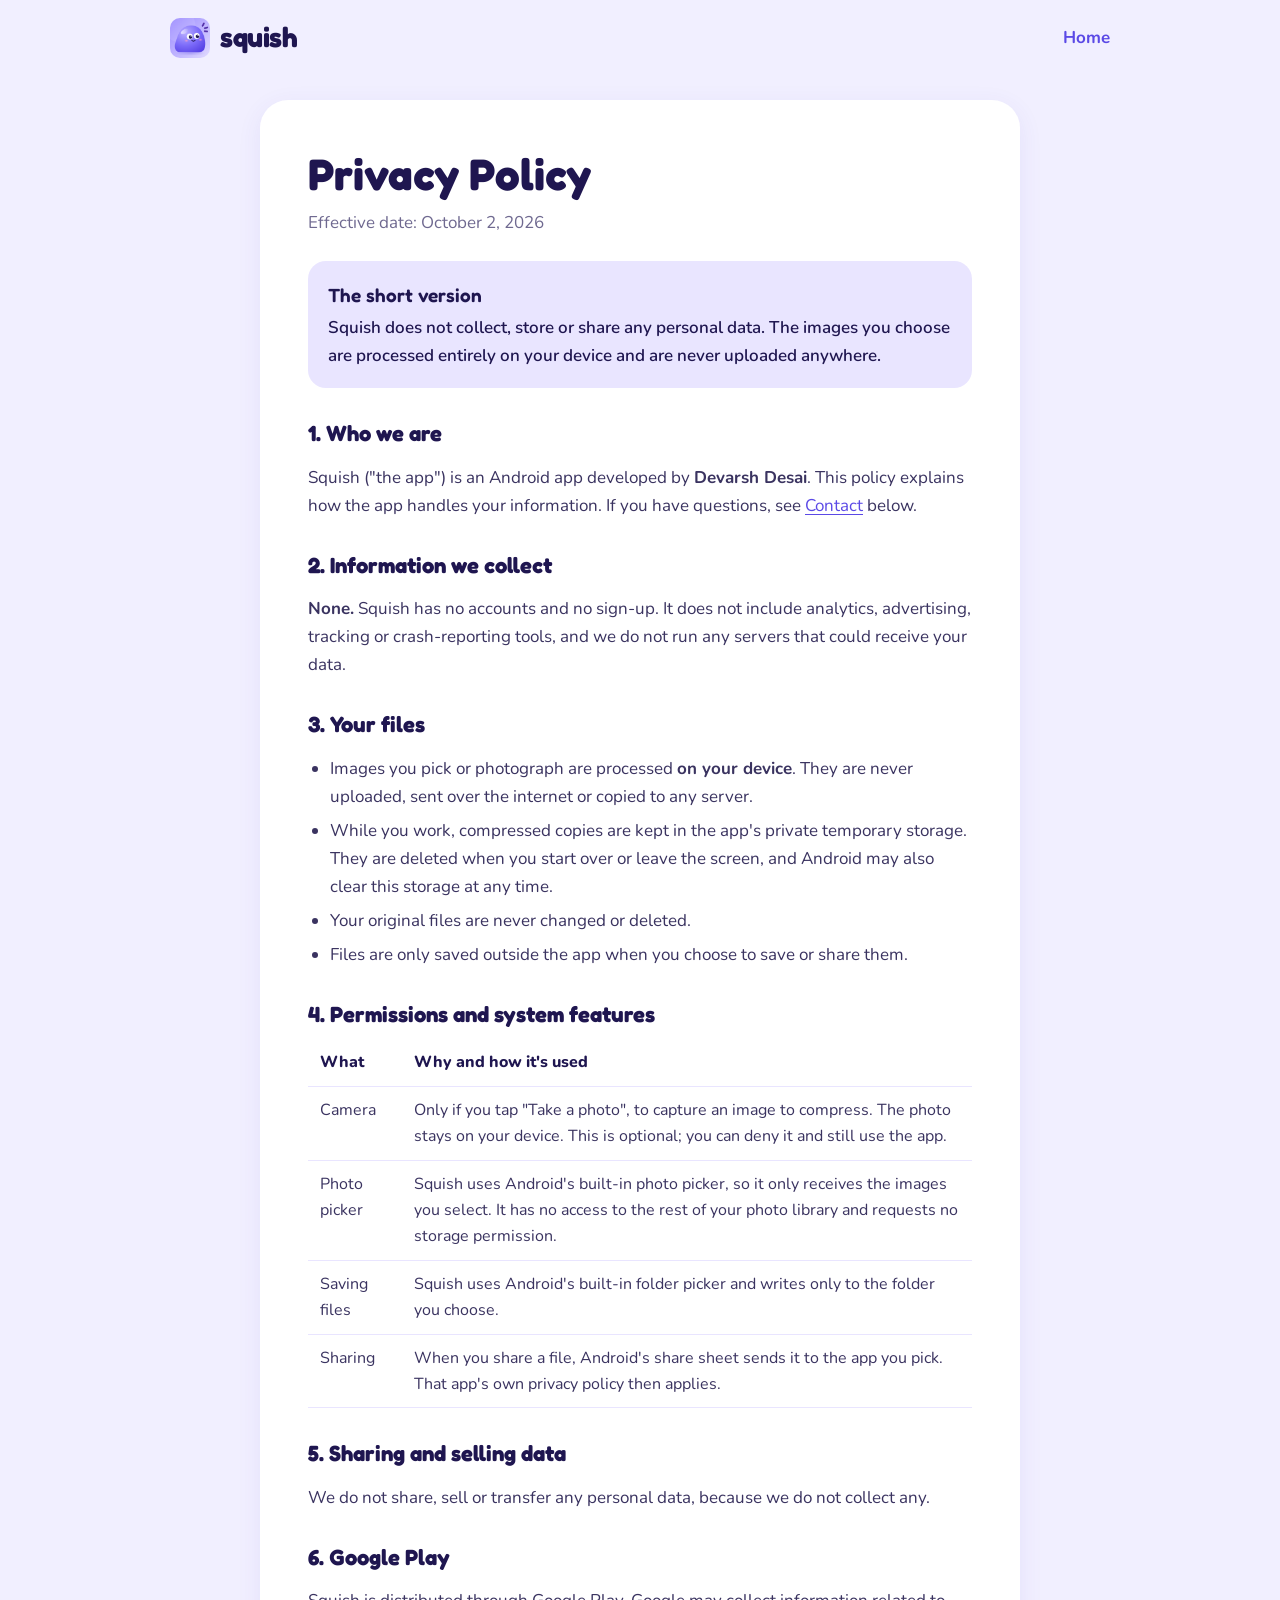
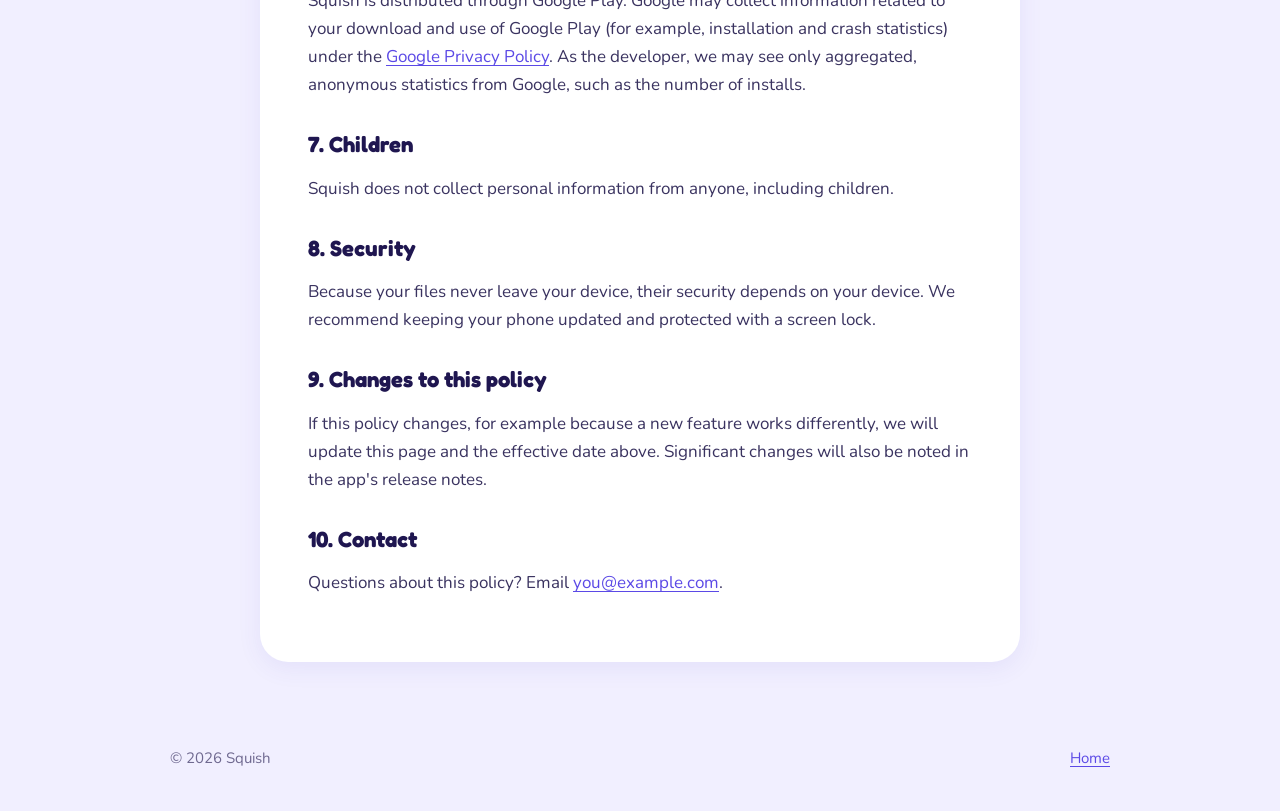
==== privacy/index.html @ 7645c55e "Initial Commit: Website for Squish app" ====
<!doctype html>
<html lang="en">
  <head>
    <meta charset="utf-8" />
    <meta name="viewport" content="width=device-width, initial-scale=1" />
    <title>Privacy Policy · Squish</title>
    <meta
      name="description"
      content="Squish does not collect, store or share any personal data. Your files are processed entirely on your device."
    />
    <meta name="theme-color" content="#7462F7" />
    <link rel="icon" type="image/png" href="/assets/favicon.png" />
    <link rel="apple-touch-icon" href="/assets/apple-touch-icon.png" />
    <link rel="preconnect" href="https://fonts.googleapis.com" />
    <link rel="preconnect" href="https://fonts.gstatic.com" crossorigin />
    <link
      href="https://fonts.googleapis.com/css2?family=Fredoka:wght@500;600;700&family=Nunito:wght@400;600;700;800&display=swap"
      rel="stylesheet"
    />
    <link rel="stylesheet" href="/assets/styles.css" />
  </head>
  <body>
    <header class="site-header">
      <div class="wrap">
        <a class="brand" href="/"
          ><img src="/assets/icon-512.png" alt="" />squish</a
        >
        <nav class="nav"><a href="/">Home</a></nav>
      </div>
    </header>

    <main class="policy">
      <div class="wrap">
        <article>
          <h1>Privacy Policy</h1>
          <p class="meta">Effective date: October 2, 2026</p>

          <p class="summary">
            <strong>The short version</strong>
            Squish does not collect, store or share any personal data. The
            images you choose are processed entirely on your device and are
            never uploaded anywhere.
          </p>

          <h2>1. Who we are</h2>
          <!-- TODO: replace YOUR NAME (use the name shown on your Play Store listing) -->
          <p>
            Squish ("the app") is an Android app developed by
            <strong>Devarsh Desai</strong>. This policy explains how the app
            handles your information. If you have questions, see
            <a href="mailto:devarshrdesai25@gmail.com">Contact</a> below.
          </p>

          <h2>2. Information we collect</h2>
          <p>
            <strong>None.</strong> Squish has no accounts and no sign-up. It
            does not include analytics, advertising, tracking or crash-reporting
            tools, and we do not run any servers that could receive your data.
          </p>

          <h2>3. Your files</h2>
          <ul>
            <li>
              Images you pick or photograph are processed
              <strong>on your device</strong>. They are never uploaded, sent
              over the internet or copied to any server.
            </li>
            <li>
              While you work, compressed copies are kept in the app's private
              temporary storage. They are deleted when you start over or leave
              the screen, and Android may also clear this storage at any time.
            </li>
            <li>Your original files are never changed or deleted.</li>
            <li>
              Files are only saved outside the app when you choose to save or
              share them.
            </li>
          </ul>

          <h2>4. Permissions and system features</h2>
          <table>
            <thead>
              <tr>
                <th>What</th>
                <th>Why and how it's used</th>
              </tr>
            </thead>
            <tbody>
              <tr>
                <td>Camera</td>
                <td>
                  Only if you tap "Take a photo", to capture an image to
                  compress. The photo stays on your device. This is optional;
                  you can deny it and still use the app.
                </td>
              </tr>
              <tr>
                <td>Photo picker</td>
                <td>
                  Squish uses Android's built-in photo picker, so it only
                  receives the images you select. It has no access to the rest
                  of your photo library and requests no storage permission.
                </td>
              </tr>
              <tr>
                <td>Saving files</td>
                <td>
                  Squish uses Android's built-in folder picker and writes only
                  to the folder you choose.
                </td>
              </tr>
              <tr>
                <td>Sharing</td>
                <td>
                  When you share a file, Android's share sheet sends it to the
                  app you pick. That app's own privacy policy then applies.
                </td>
              </tr>
            </tbody>
          </table>

          <h2>5. Sharing and selling data</h2>
          <p>
            We do not share, sell or transfer any personal data, because we do
            not collect any.
          </p>

          <h2>6. Google Play</h2>
          <p>
            Squish is distributed through Google Play. Google may collect
            information related to your download and use of Google Play (for
            example, installation and crash statistics) under the
            <a href="https://policies.google.com/privacy" rel="noopener"
              >Google Privacy Policy</a
            >. As the developer, we may see only aggregated, anonymous
            statistics from Google, such as the number of installs.
          </p>

          <h2>7. Children</h2>
          <p>
            Squish does not collect personal information from anyone, including
            children.
          </p>

          <h2>8. Security</h2>
          <p>
            Because your files never leave your device, their security depends
            on your device. We recommend keeping your phone updated and
            protected with a screen lock.
          </p>

          <h2>9. Changes to this policy</h2>
          <p>
            If this policy changes, for example because a new feature works
            differently, we will update this page and the effective date above.
            Significant changes will also be noted in the app's release notes.
          </p>

          <h2 id="contact">10. Contact</h2>
          <!-- TODO: replace with the support email you entered in Play Console -->
          <p>
            Questions about this policy? Email
            <a href="mailto:you@example.com">you@example.com</a>.
          </p>
        </article>
      </div>
    </main>

    <footer class="site-footer">
      <div class="wrap">
        <span>© 2026 Squish</span>
        <a href="/">Home</a>
      </div>
    </footer>
  </body>
</html>
---- assets/styles.css ----
/* Squish site: same tokens as src/theme in the app */
:root {
  --bg: #f1efff;
  --bg-deep: #e7e3ff;
  --surface: #ffffff;
  --primary: #7462f7;
  --primary-deep: #5b49e6;
  --primary-tint: #e9e5ff;
  --ink: #1f1650;
  --text: #3a3360;
  --muted: #6f6990;
  --success: #1f9e77;
  --success-tint: #e3f6ee;
  --radius: 22px;
  --shadow: 0 6px 24px rgba(75, 59, 196, 0.08);
  color-scheme: light;
}

* { box-sizing: border-box; }

html { -webkit-text-size-adjust: 100%; }

body {
  margin: 0;
  background: var(--bg);
  color: var(--text);
  font-family: "Nunito", system-ui, -apple-system, "Segoe UI", Roboto, sans-serif;
  font-size: 17px;
  line-height: 1.65;
}

a { color: var(--primary-deep); text-underline-offset: 3px; }
a:hover { color: var(--ink); }
a:focus-visible, .btn:focus-visible { outline: 3px solid var(--primary); outline-offset: 3px; border-radius: 8px; }

h1, h2, h3, .brand {
  font-family: "Fredoka", "Nunito", system-ui, sans-serif;
  color: var(--ink);
  line-height: 1.2;
  margin: 0;
}

.wrap { width: 100%; max-width: 980px; margin: 0 auto; padding: 0 20px; }

/* Header */
.site-header { padding: 18px 0; }
.site-header .wrap { display: flex; align-items: center; justify-content: space-between; gap: 16px; }
.brand { display: inline-flex; align-items: center; gap: 10px; font-size: 28px; font-weight: 700; text-decoration: none; letter-spacing: -0.5px; }
.brand img { width: 40px; height: 40px; border-radius: 10px; }
.nav a { font-weight: 700; text-decoration: none; }

/* Hero */
.hero { display: grid; grid-template-columns: 1.2fr 1fr; gap: 32px; align-items: center; padding: 40px 0 56px; }
.hero h1 { font-size: clamp(38px, 6vw, 60px); font-weight: 700; letter-spacing: -1px; }
.hero p.lead { font-size: 19px; margin: 16px 0 24px; max-width: 34ch; }
.hero .art { display: flex; justify-content: center; }
.hero .art img { width: min(340px, 80%); height: auto; }

.pill {
  display: inline-flex; align-items: center; gap: 8px;
  background: var(--primary-tint); color: var(--primary-deep);
  font-weight: 700; font-size: 14px; padding: 6px 14px; border-radius: 999px;
}

.actions { display: flex; flex-wrap: wrap; gap: 12px; align-items: center; }
.btn {
  display: inline-flex; align-items: center; justify-content: center; gap: 8px;
  min-height: 50px; padding: 0 24px; border-radius: 999px;
  font-weight: 700; font-size: 16px; text-decoration: none;
  background: var(--primary); color: #fff; border: 0;
}
.btn:hover { background: var(--primary-deep); color: #fff; }
.btn.secondary { background: var(--surface); color: var(--primary-deep); border: 1.5px solid var(--primary-tint); }
.btn.secondary:hover { border-color: var(--primary); color: var(--ink); }
.btn[aria-disabled="true"] { opacity: 0.6; pointer-events: none; }

/* Sections */
section { padding: 32px 0; }
section > .wrap > h2 { font-size: 30px; margin-bottom: 20px; }

.grid { display: grid; grid-template-columns: repeat(2, 1fr); gap: 16px; }
.card {
  background: var(--surface); border-radius: var(--radius); padding: 22px;
  box-shadow: var(--shadow); border: 1.5px solid #fff;
}
.card h3 { font-size: 20px; margin-bottom: 6px; display: flex; align-items: center; gap: 10px; flex-wrap: wrap; }
.card p { margin: 0; color: var(--muted); }
.tag { font-family: "Nunito", sans-serif; font-size: 12px; font-weight: 700; padding: 2px 10px; border-radius: 999px; background: var(--primary-tint); color: var(--primary-deep); }
.tag.live { background: var(--success-tint); color: var(--success); }

.privacy-band { background: var(--surface); border-radius: 28px; padding: 28px; box-shadow: var(--shadow); display: grid; grid-template-columns: auto 1fr; gap: 24px; align-items: center; }
.privacy-band img { width: 120px; height: auto; }
.privacy-band ul { margin: 12px 0 16px; padding-left: 20px; }

/* Policy page */
.policy { padding: 24px 0 56px; }
.policy article {
  background: var(--surface); border-radius: 28px; box-shadow: var(--shadow);
  padding: clamp(22px, 5vw, 48px); max-width: 760px; margin: 0 auto;
}
.policy h1 { font-size: clamp(32px, 5vw, 44px); }
.policy .meta { color: var(--muted); margin: 8px 0 24px; }
.policy h2 { font-size: 22px; margin: 32px 0 8px; }
.policy ul { padding-left: 22px; }
.policy li { margin: 6px 0; }
.summary {
  background: var(--primary-tint); border-radius: 18px; padding: 18px 20px; margin: 0 0 8px;
  color: var(--ink); font-weight: 600;
}
.summary strong { font-family: "Fredoka", sans-serif; font-weight: 600; font-size: 19px; display: block; margin-bottom: 4px; }
table { width: 100%; border-collapse: collapse; margin: 12px 0; font-size: 16px; }
th, td { text-align: left; padding: 10px 12px; border-bottom: 1px solid var(--primary-tint); vertical-align: top; }
th { color: var(--ink); font-weight: 800; }

/* Footer */
.site-footer { padding: 28px 0 40px; color: var(--muted); font-size: 15px; }
.site-footer .wrap { display: flex; flex-wrap: wrap; gap: 8px 20px; justify-content: space-between; }

@media (max-width: 720px) {
  .hero { grid-template-columns: 1fr; padding-top: 16px; text-align: left; }
  .hero .art { order: -1; }
  .hero .art img { width: 200px; }
  .grid { grid-template-columns: 1fr; }
  .privacy-band { grid-template-columns: 1fr; }
  .privacy-band img { width: 90px; }
  table, thead, tbody, tr, th, td { font-size: 15px; }
}
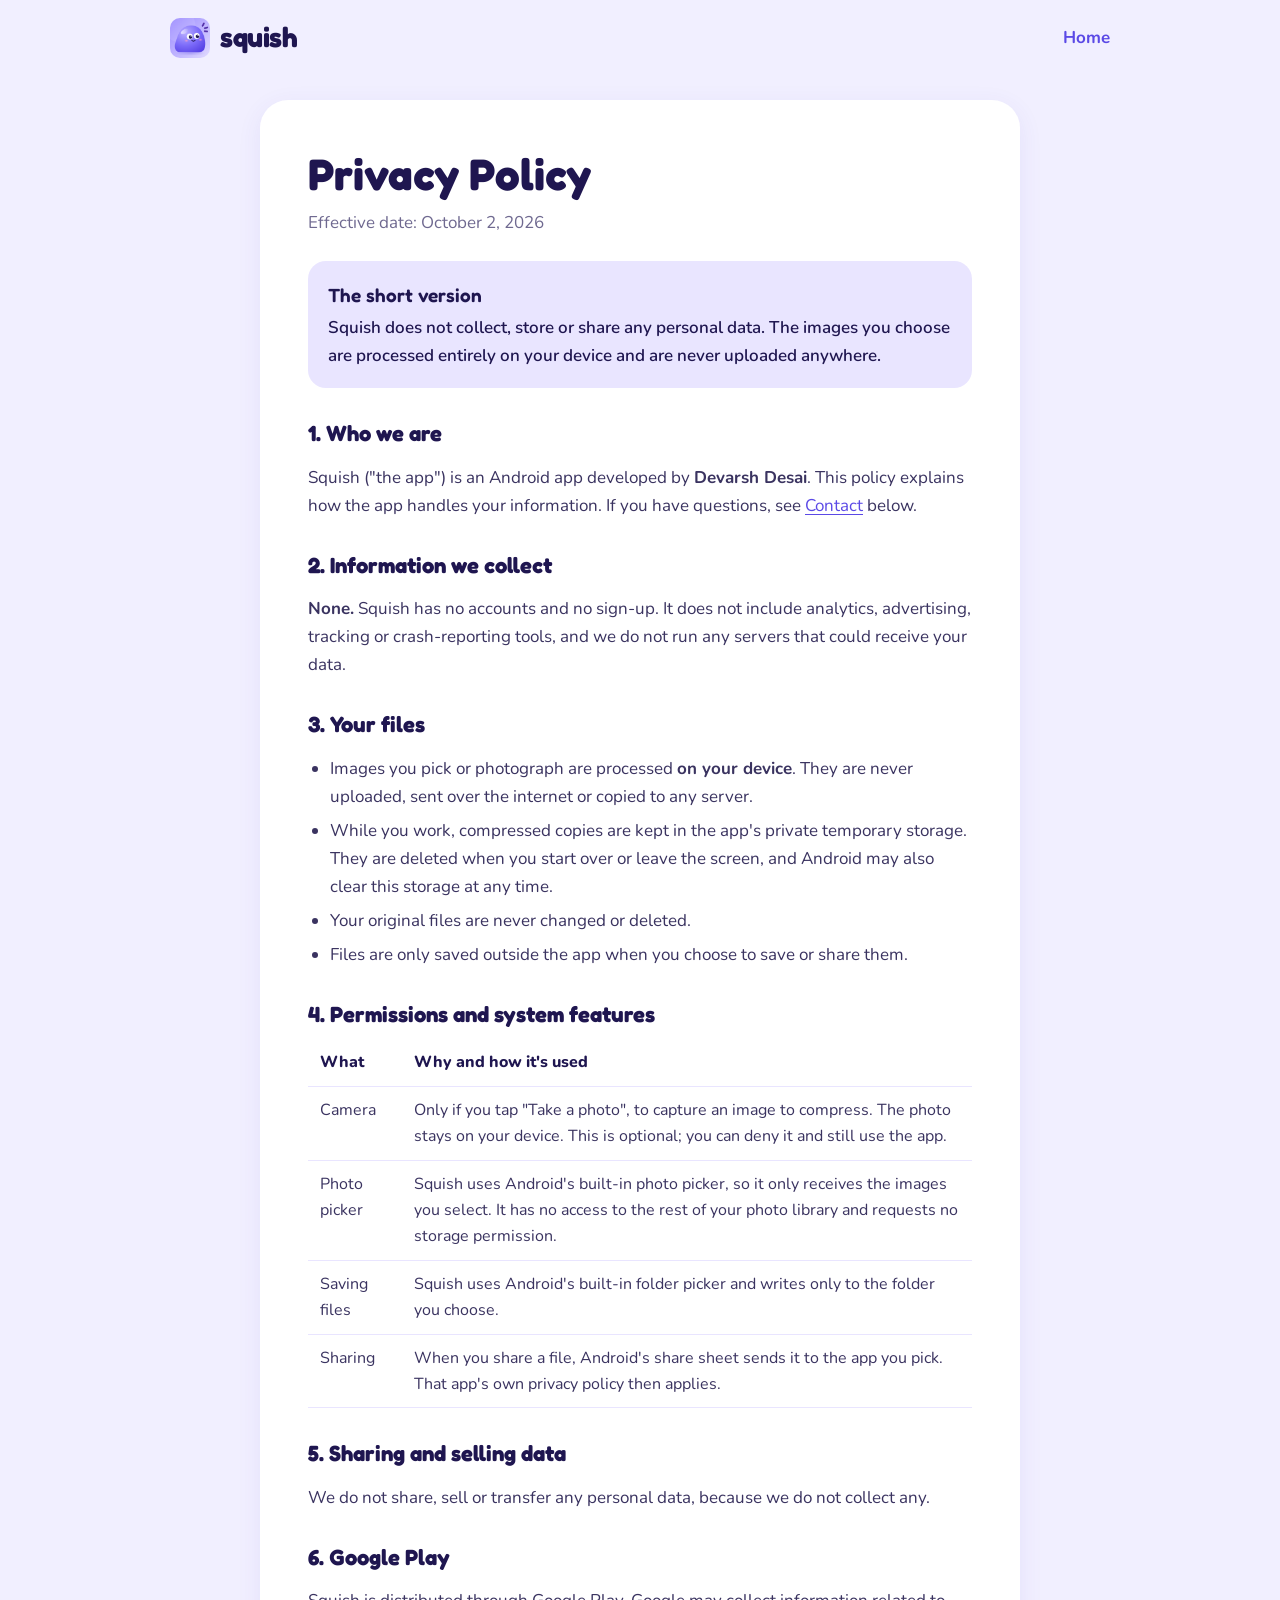
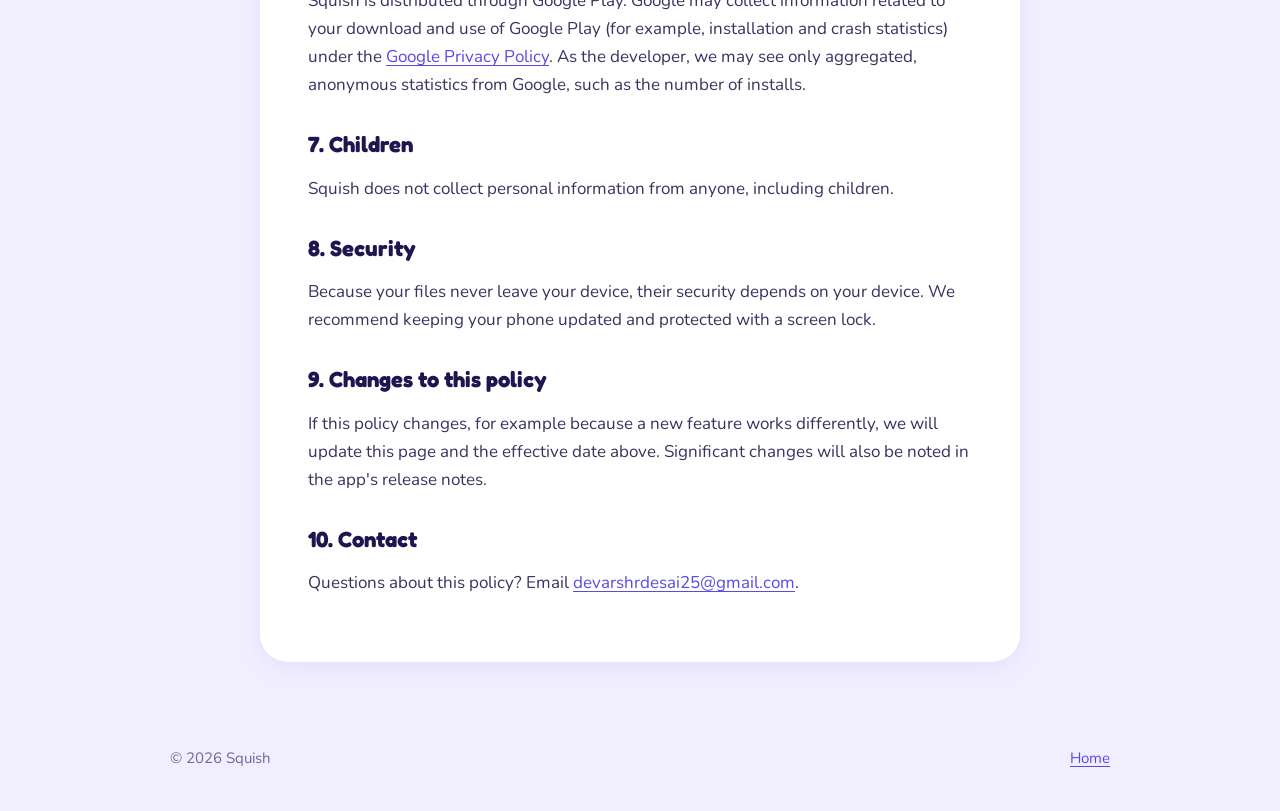
==== commit 5421e104: "fix email in privacy policy" ====
--- a/privacy/index.html
+++ b/privacy/index.html
@@ -160,7 +160,9 @@
           <!-- TODO: replace with the support email you entered in Play Console -->
           <p>
             Questions about this policy? Email
-            <a href="mailto:you@example.com">you@example.com</a>.
+            <a href="mailto:devarshrdesai25@gmail.com"
+              >devarshrdesai25@gmail.com</a
+            >.
           </p>
         </article>
       </div>
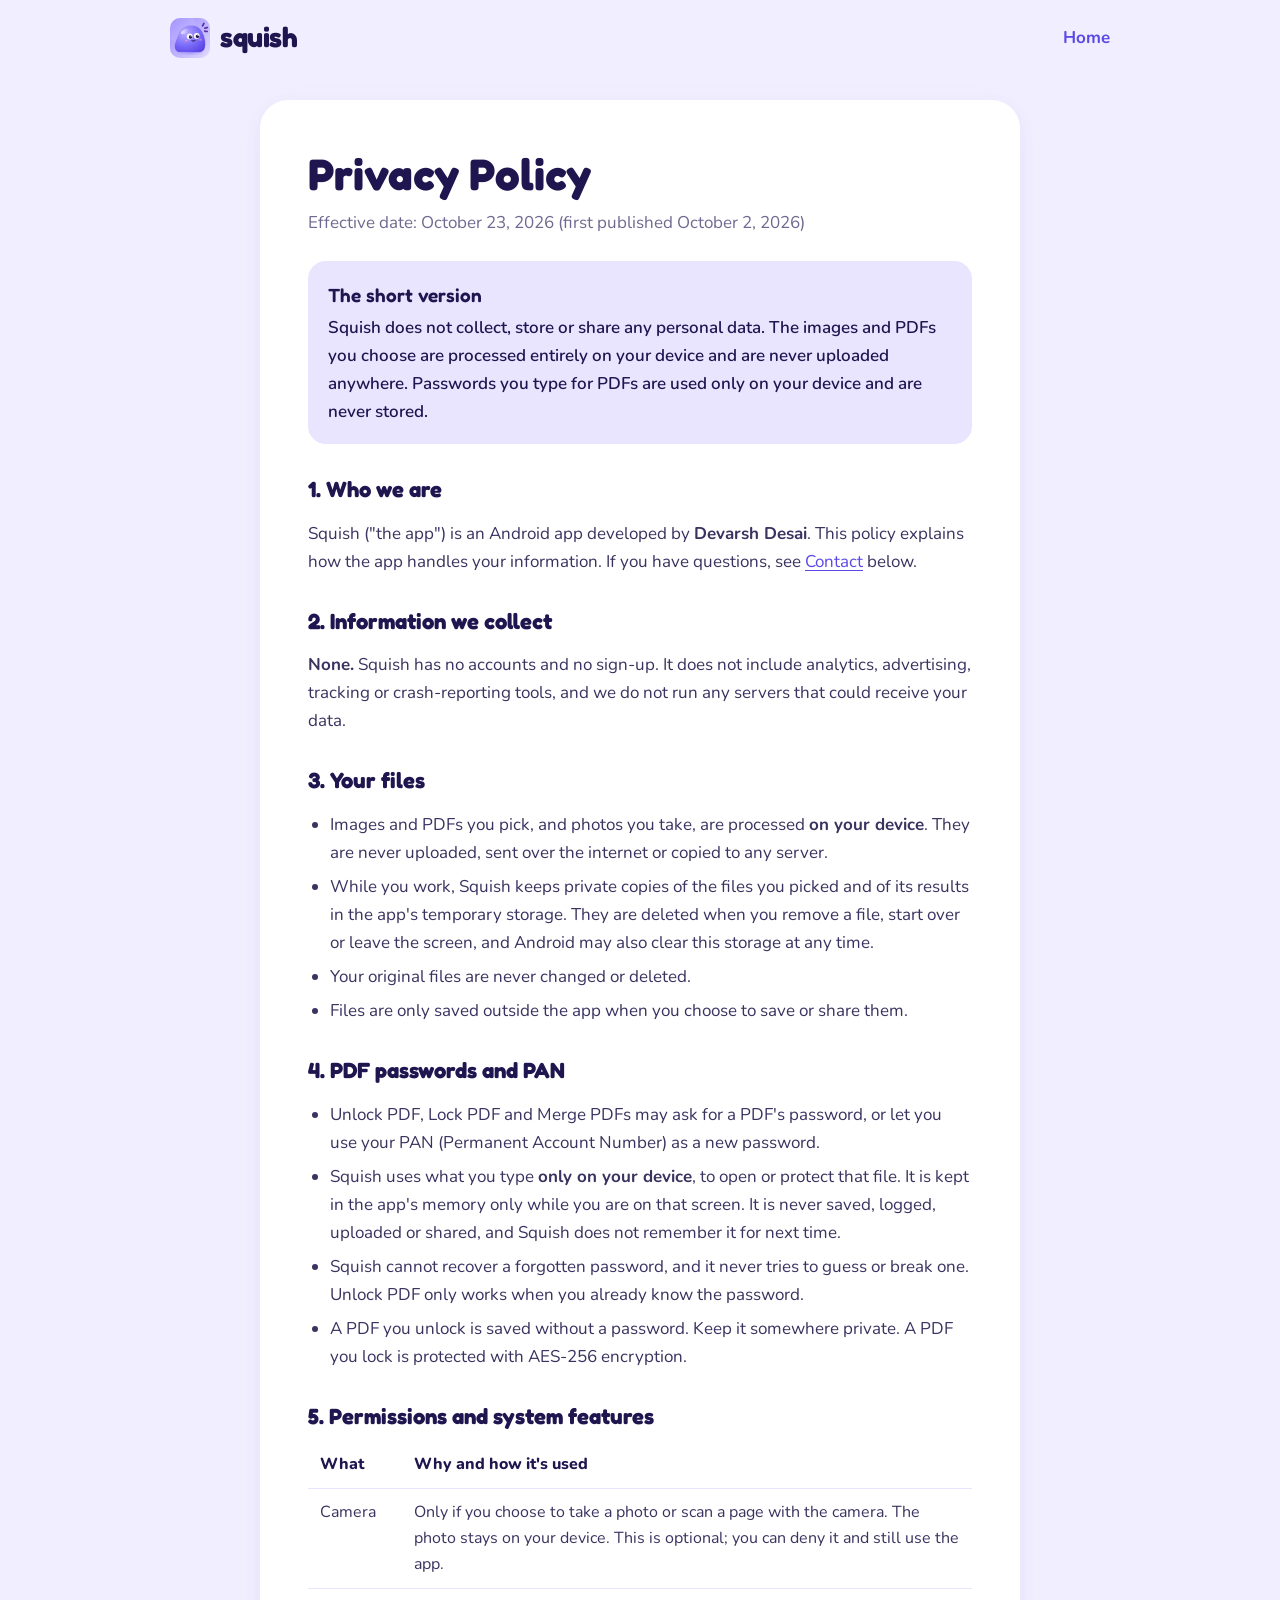
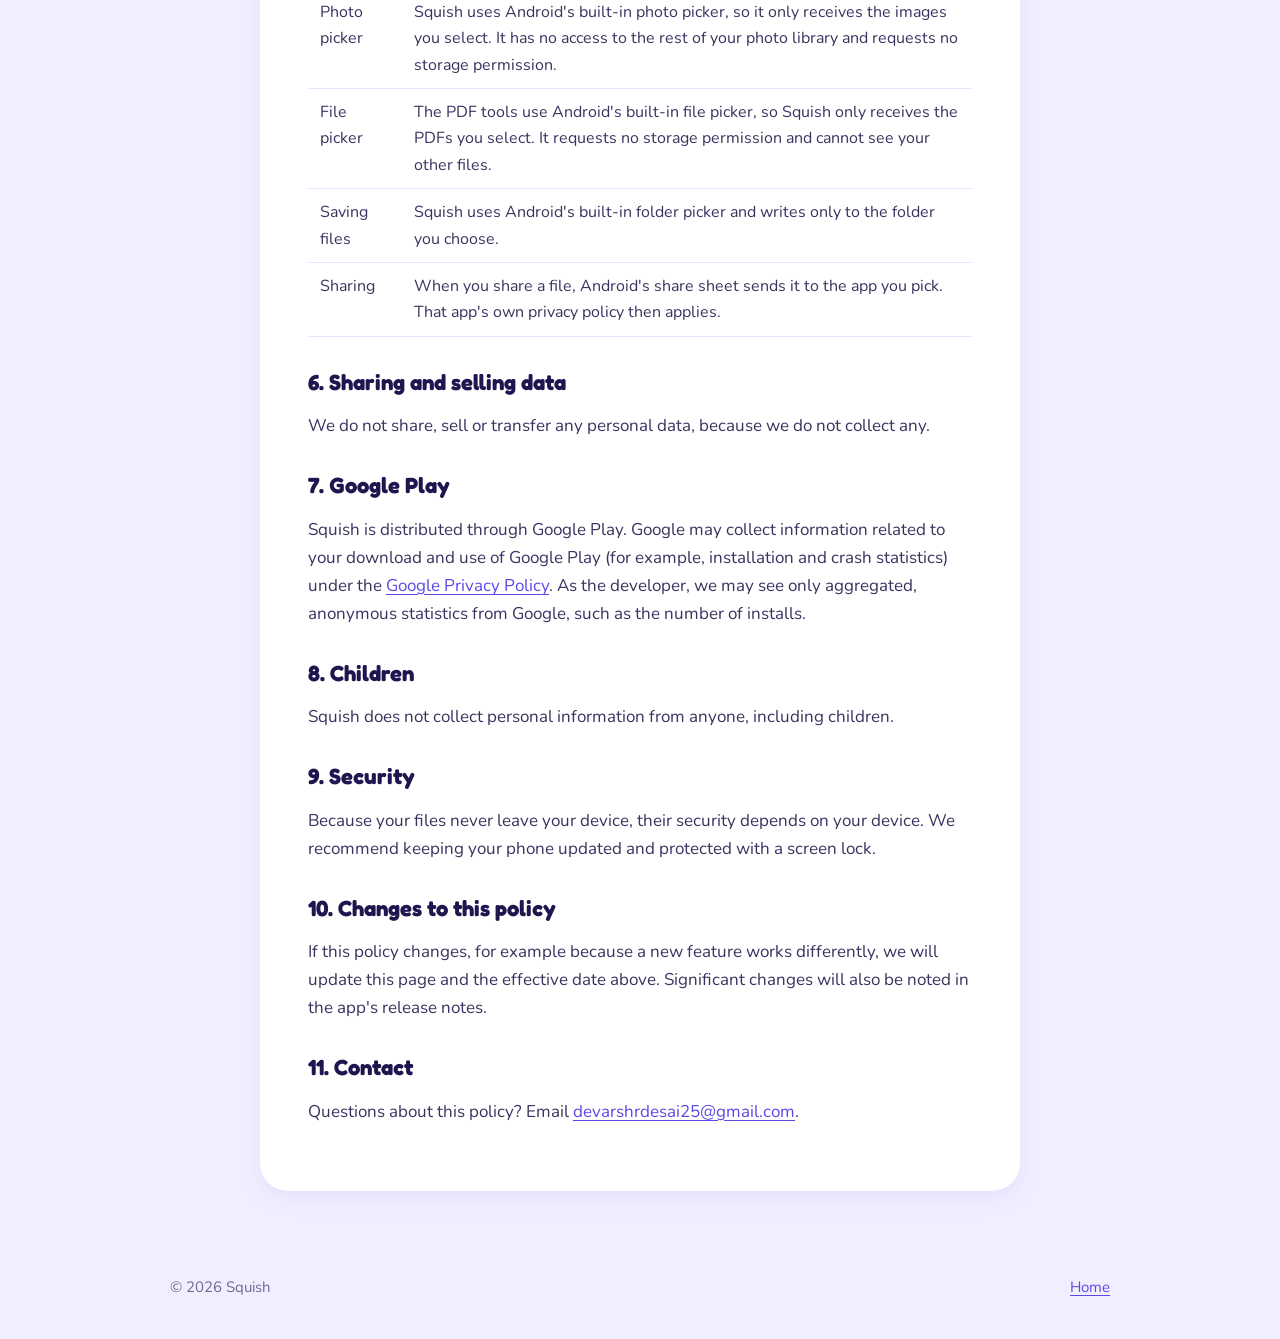
==== commit ee6b5ea4: "Update site and privacy policy for PDF tools" ====
--- a/privacy/index.html
+++ b/privacy/index.html
@@ -33,22 +33,24 @@
       <div class="wrap">
         <article>
           <h1>Privacy Policy</h1>
-          <p class="meta">Effective date: October 2, 2026</p>
+          <p class="meta">
+            Effective date: October 23, 2026 (first published October 2, 2026)
+          </p>
 
           <p class="summary">
             <strong>The short version</strong>
             Squish does not collect, store or share any personal data. The
-            images you choose are processed entirely on your device and are
-            never uploaded anywhere.
+            images and PDFs you choose are processed entirely on your device and
+            are never uploaded anywhere. Passwords you type for PDFs are used
+            only on your device and are never stored.
           </p>
 
           <h2>1. Who we are</h2>
-          <!-- TODO: replace YOUR NAME (use the name shown on your Play Store listing) -->
           <p>
             Squish ("the app") is an Android app developed by
             <strong>Devarsh Desai</strong>. This policy explains how the app
             handles your information. If you have questions, see
-            <a href="mailto:devarshrdesai25@gmail.com">Contact</a> below.
+            <a href="#contact">Contact</a> below.
           </p>
 
           <h2>2. Information we collect</h2>
@@ -61,14 +63,15 @@
           <h2>3. Your files</h2>
           <ul>
             <li>
-              Images you pick or photograph are processed
+              Images and PDFs you pick, and photos you take, are processed
               <strong>on your device</strong>. They are never uploaded, sent
               over the internet or copied to any server.
             </li>
             <li>
-              While you work, compressed copies are kept in the app's private
-              temporary storage. They are deleted when you start over or leave
-              the screen, and Android may also clear this storage at any time.
+              While you work, Squish keeps private copies of the files you
+              picked and of its results in the app's temporary storage. They are
+              deleted when you remove a file, start over or leave the screen,
+              and Android may also clear this storage at any time.
             </li>
             <li>Your original files are never changed or deleted.</li>
             <li>
@@ -77,7 +80,31 @@
             </li>
           </ul>
 
-          <h2>4. Permissions and system features</h2>
+          <h2>4. PDF passwords and PAN</h2>
+          <ul>
+            <li>
+              Unlock PDF, Lock PDF and Merge PDFs may ask for a PDF's password,
+              or let you use your PAN (Permanent Account Number) as a new
+              password.
+            </li>
+            <li>
+              Squish uses what you type <strong>only on your device</strong>, to
+              open or protect that file. It is kept in the app's memory only
+              while you are on that screen. It is never saved, logged, uploaded
+              or shared, and Squish does not remember it for next time.
+            </li>
+            <li>
+              Squish cannot recover a forgotten password, and it never tries to
+              guess or break one. Unlock PDF only works when you already know
+              the password.
+            </li>
+            <li>
+              A PDF you unlock is saved without a password. Keep it somewhere
+              private. A PDF you lock is protected with AES-256 encryption.
+            </li>
+          </ul>
+
+          <h2>5. Permissions and system features</h2>
           <table>
             <thead>
               <tr>
@@ -89,9 +116,9 @@
               <tr>
                 <td>Camera</td>
                 <td>
-                  Only if you tap "Take a photo", to capture an image to
-                  compress. The photo stays on your device. This is optional;
-                  you can deny it and still use the app.
+                  Only if you choose to take a photo or scan a page with the
+                  camera. The photo stays on your device. This is optional; you
+                  can deny it and still use the app.
                 </td>
               </tr>
               <tr>
@@ -103,6 +130,14 @@
                 </td>
               </tr>
               <tr>
+                <td>File picker</td>
+                <td>
+                  The PDF tools use Android's built-in file picker, so Squish
+                  only receives the PDFs you select. It requests no storage
+                  permission and cannot see your other files.
+                </td>
+              </tr>
+              <tr>
                 <td>Saving files</td>
                 <td>
                   Squish uses Android's built-in folder picker and writes only
@@ -119,13 +154,13 @@
             </tbody>
           </table>
 
-          <h2>5. Sharing and selling data</h2>
+          <h2>6. Sharing and selling data</h2>
           <p>
             We do not share, sell or transfer any personal data, because we do
             not collect any.
           </p>
 
-          <h2>6. Google Play</h2>
+          <h2>7. Google Play</h2>
           <p>
             Squish is distributed through Google Play. Google may collect
             information related to your download and use of Google Play (for
@@ -136,28 +171,27 @@
             statistics from Google, such as the number of installs.
           </p>
 
-          <h2>7. Children</h2>
+          <h2>8. Children</h2>
           <p>
             Squish does not collect personal information from anyone, including
             children.
           </p>
 
-          <h2>8. Security</h2>
+          <h2>9. Security</h2>
           <p>
             Because your files never leave your device, their security depends
             on your device. We recommend keeping your phone updated and
             protected with a screen lock.
           </p>
 
-          <h2>9. Changes to this policy</h2>
+          <h2>10. Changes to this policy</h2>
           <p>
             If this policy changes, for example because a new feature works
             differently, we will update this page and the effective date above.
             Significant changes will also be noted in the app's release notes.
           </p>
 
-          <h2 id="contact">10. Contact</h2>
-          <!-- TODO: replace with the support email you entered in Play Console -->
+          <h2 id="contact">11. Contact</h2>
           <p>
             Questions about this policy? Email
             <a href="mailto:devarshrdesai25@gmail.com"
